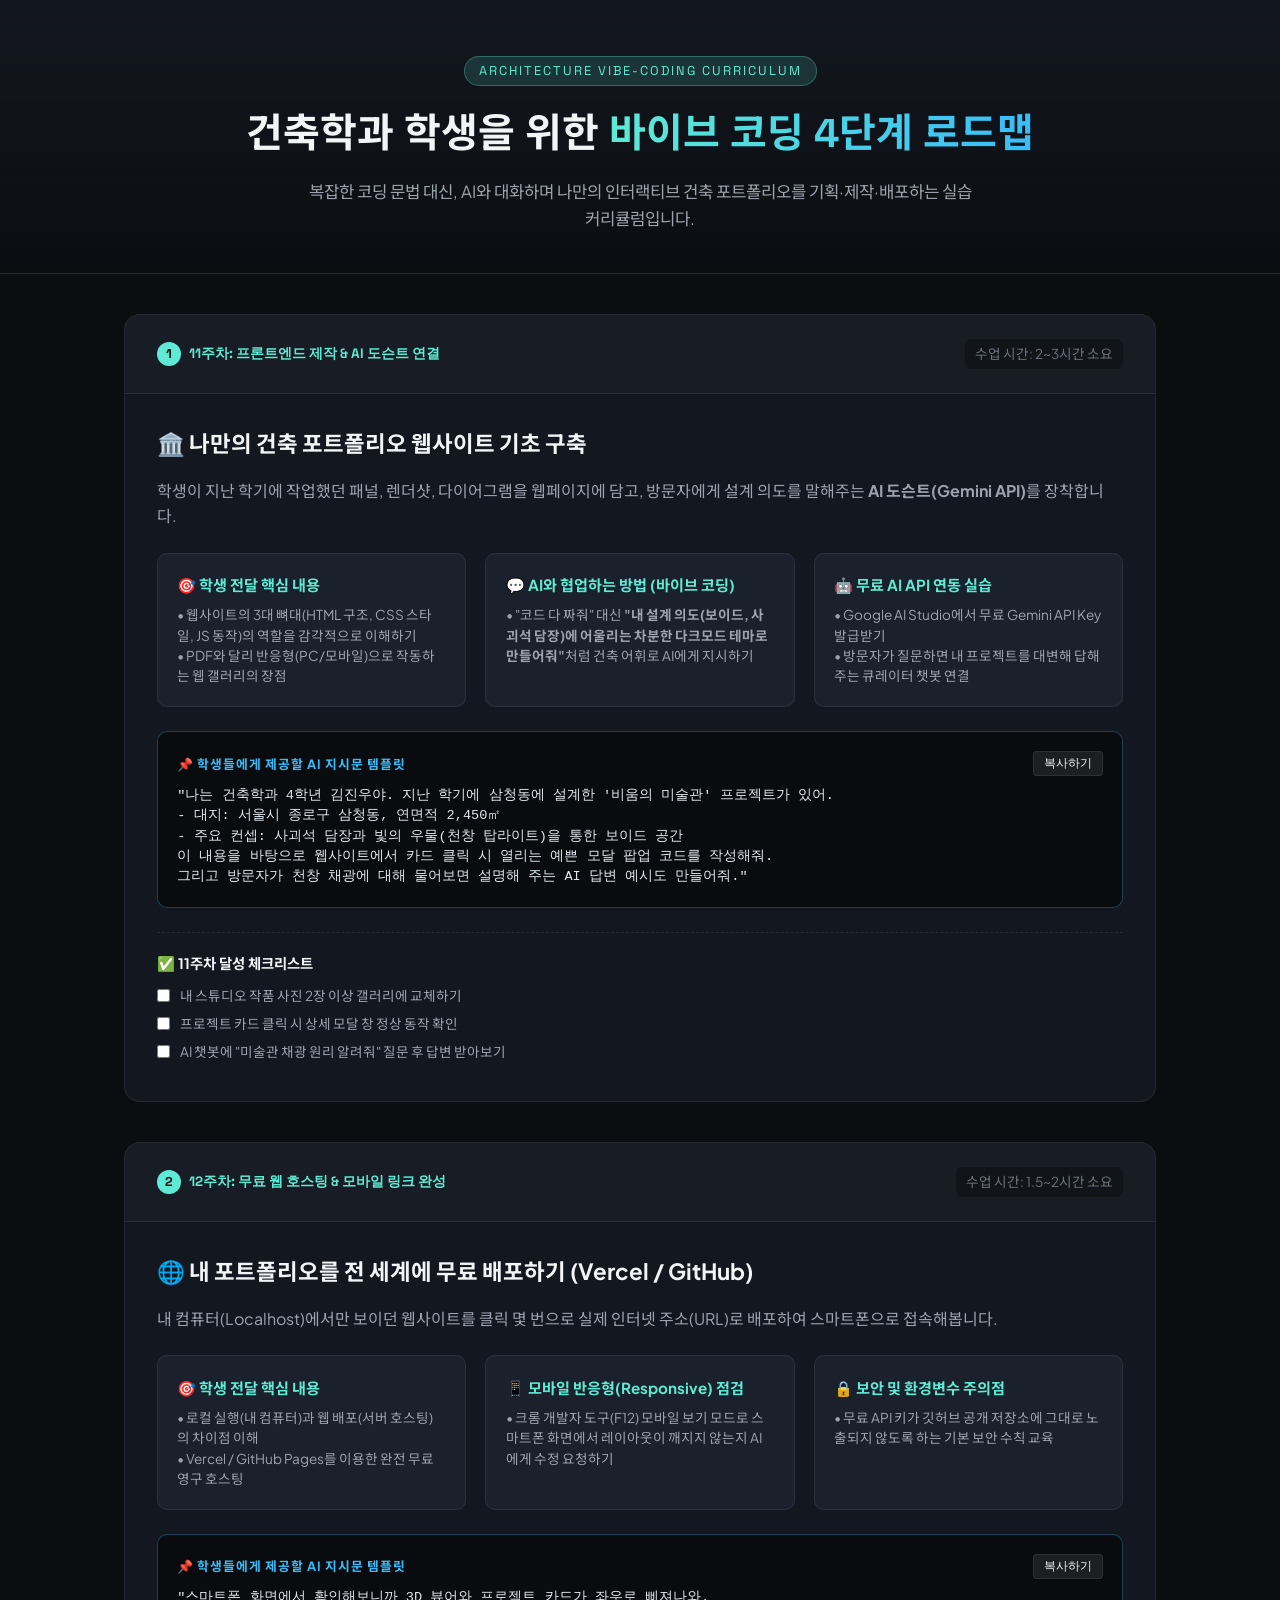
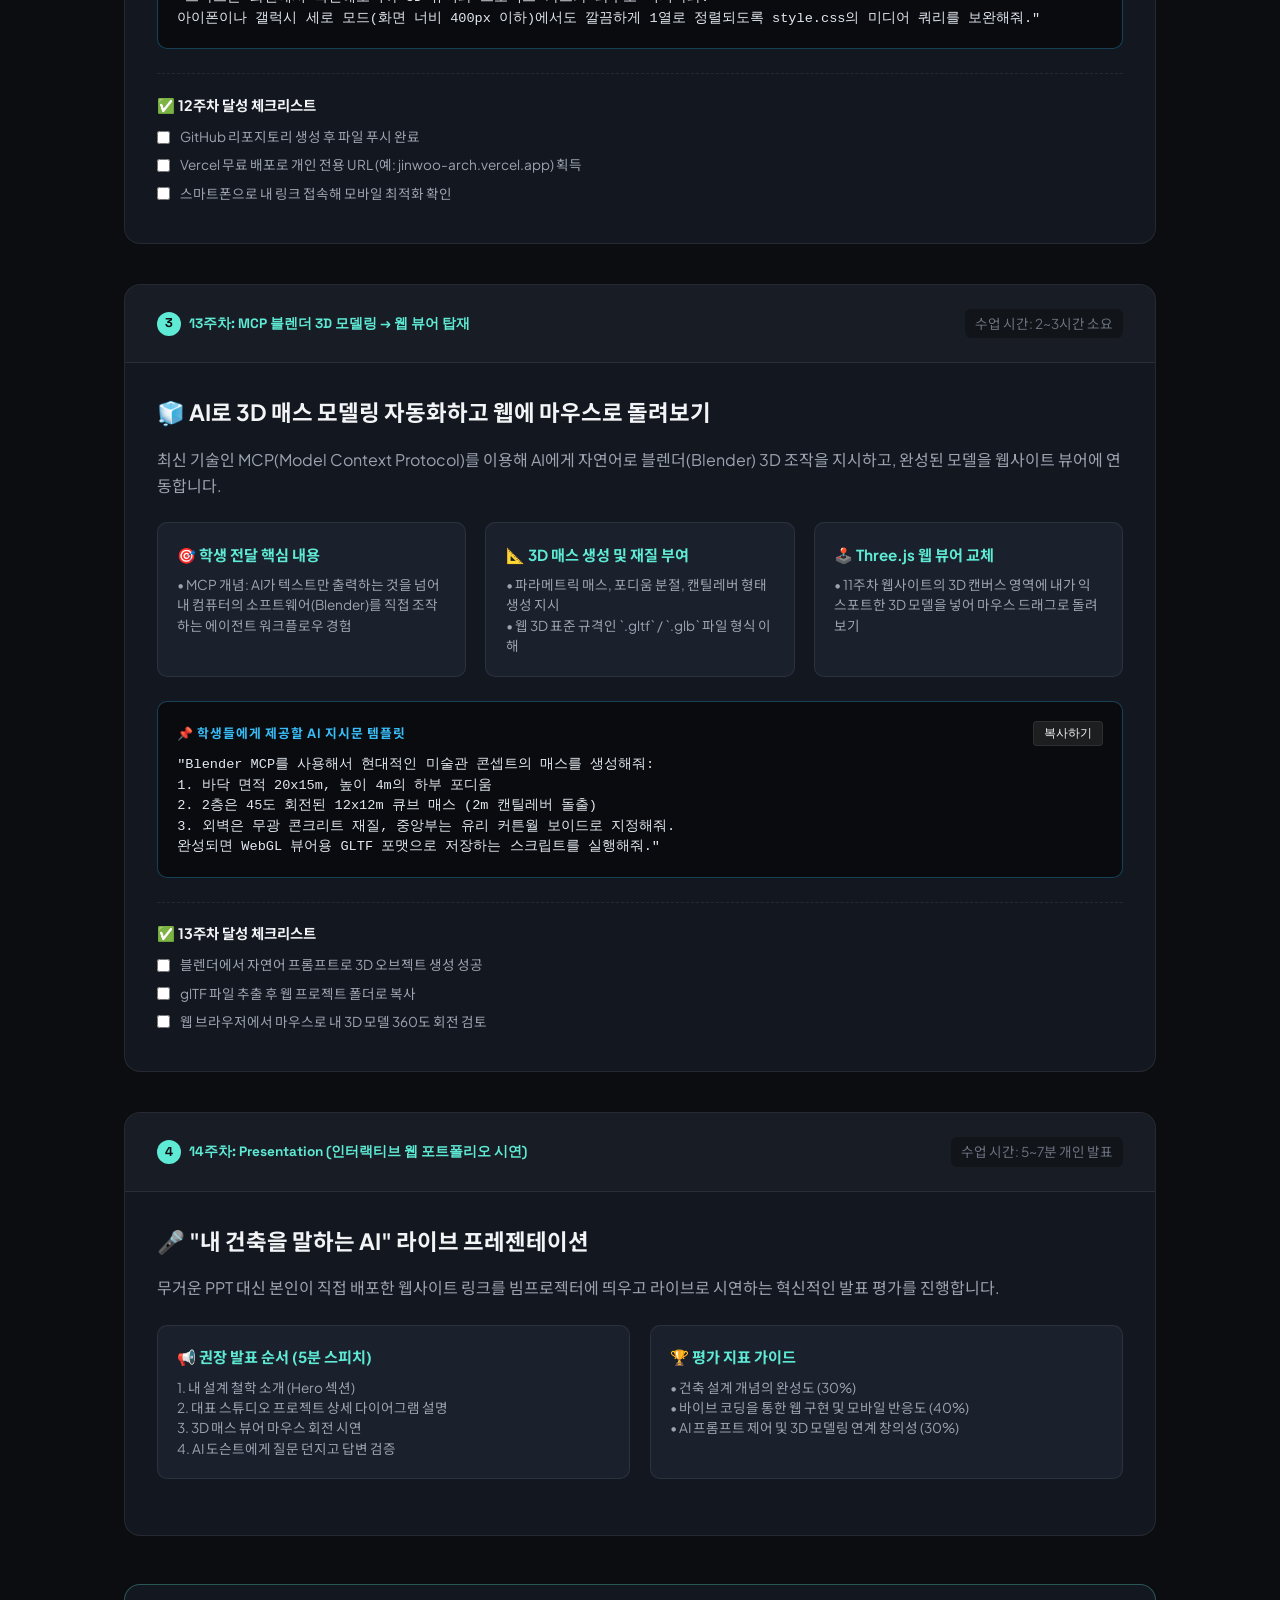
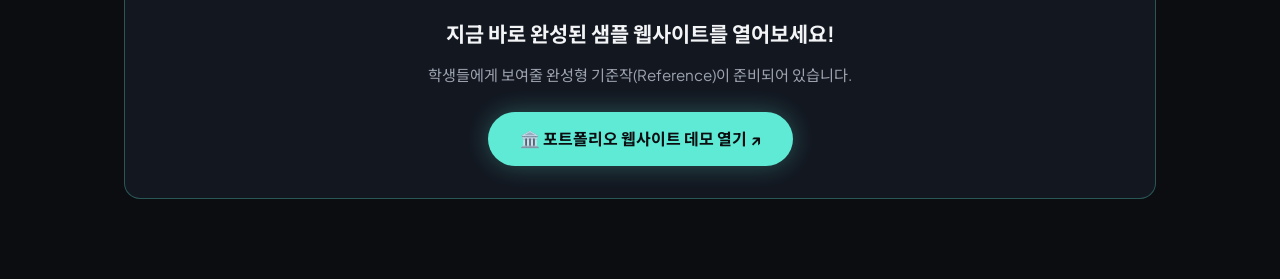
==== curriculum.html @ 3293eb73 "첫 업로드: 건축학과 웹사이트 포트폴리오 코드" ====
<!DOCTYPE html>
<html lang="ko">
<head>
    <meta charset="UTF-8">
    <meta name="viewport" content="width=device-width, initial-scale=1.0">
    <title>건축학과 바이브 코딩 실습 로드맵 & 가이드</title>
    <link rel="preconnect" href="https://fonts.googleapis.com">
    <link rel="preconnect" href="https://fonts.gstatic.com" crossorigin>
    <link href="https://fonts.googleapis.com/css2?family=Plus+Jakarta+Sans:wght@400;600;700&family=Space+Grotesk:wght@500;700&family=Noto+Sans+KR:wght@300;400;500;700&display=swap" rel="stylesheet">
    <style>
        :root {
            --bg: #0b0d11;
            --surface: #131720;
            --surface-card: #1a202c;
            --border: rgba(255, 255, 255, 0.08);
            --border-accent: rgba(94, 234, 212, 0.3);
            --accent: #5eead4;
            --accent-glow: rgba(94, 234, 212, 0.15);
            --blue: #38bdf8;
            --purple: #a855f7;
            --text-main: #f3f4f6;
            --text-sub: #9ca3af;
            --text-muted: #6b7280;
            --radius-lg: 16px;
            --radius-md: 10px;
        }

        * { box-sizing: border-box; margin: 0; padding: 0; }
        body {
            background-color: var(--bg);
            color: var(--text-main);
            font-family: 'Plus Jakarta Sans', 'Noto Sans KR', sans-serif;
            line-height: 1.6;
            padding-bottom: 5rem;
        }

        /* Top Hero */
        .header {
            background: linear-gradient(180deg, rgba(20, 24, 33, 0.9) 0%, rgba(11, 13, 17, 0.4) 100%);
            border-bottom: 1px solid var(--border);
            padding: 3.5rem 2rem 2.5rem 2rem;
            text-align: center;
        }
        .tag {
            display: inline-block;
            font-family: 'Space Grotesk', sans-serif;
            font-size: 0.8rem;
            letter-spacing: 2px;
            color: var(--accent);
            background: var(--accent-glow);
            padding: 4px 14px;
            border-radius: 20px;
            border: 1px solid var(--border-accent);
            margin-bottom: 1rem;
        }
        .title {
            font-family: 'Space Grotesk', 'Noto Sans KR', sans-serif;
            font-size: 2.5rem;
            font-weight: 700;
            margin-bottom: 0.8rem;
        }
        .title span {
            background: linear-gradient(90deg, var(--accent), var(--blue));
            -webkit-background-clip: text;
            -webkit-text-fill-color: transparent;
        }
        .desc {
            max-width: 680px;
            margin: 0 auto;
            color: var(--text-sub);
            font-size: 1.05rem;
        }

        /* Main Container */
        .container {
            max-width: 1080px;
            margin: 2.5rem auto 0 auto;
            padding: 0 1.5rem;
        }

        /* Nav Pills */
        .phase-tabs {
            display: flex;
            justify-content: center;
            gap: 1rem;
            margin-bottom: 3rem;
            flex-wrap: wrap;
        }
        .tab-btn {
            background: var(--surface);
            border: 1px solid var(--border);
            color: var(--text-sub);
            padding: 0.75rem 1.6rem;
            border-radius: 30px;
            cursor: pointer;
            font-weight: 600;
            font-size: 0.95rem;
            transition: all 0.2s;
        }
        .tab-btn.active, .tab-btn:hover {
            border-color: var(--accent);
            color: var(--accent);
            background: rgba(94, 234, 212, 0.08);
        }

        /* Step Card */
        .step-card {
            background: var(--surface);
            border: 1px solid var(--border);
            border-radius: var(--radius-lg);
            margin-bottom: 2.5rem;
            overflow: hidden;
            transition: border-color 0.2s;
        }
        .step-card:hover {
            border-color: var(--border-accent);
        }
        .step-header {
            padding: 1.5rem 2rem;
            background: rgba(255, 255, 255, 0.02);
            border-bottom: 1px solid var(--border);
            display: flex;
            justify-content: space-between;
            align-items: center;
            flex-wrap: wrap;
            gap: 1rem;
        }
        .step-badge {
            font-family: 'Space Grotesk', sans-serif;
            font-size: 0.85rem;
            font-weight: 700;
            color: var(--accent);
            display: flex;
            align-items: center;
            gap: 8px;
        }
        .step-badge .num {
            background: var(--accent);
            color: #0b0d11;
            width: 24px;
            height: 24px;
            border-radius: 50%;
            display: inline-flex;
            align-items: center;
            justify-content: center;
            font-size: 0.8rem;
        }
        .step-time {
            font-size: 0.85rem;
            color: var(--text-muted);
            background: rgba(0,0,0,0.3);
            padding: 4px 10px;
            border-radius: 6px;
        }
        .step-body {
            padding: 2rem;
        }
        .step-title {
            font-size: 1.4rem;
            font-weight: 700;
            margin-bottom: 1rem;
            display: flex;
            align-items: center;
            gap: 10px;
        }
        .step-intro {
            color: var(--text-sub);
            margin-bottom: 1.5rem;
            font-size: 1rem;
        }

        /* Teaching Points Grid */
        .point-grid {
            display: grid;
            grid-template-columns: repeat(auto-fit, minmax(280px, 1fr));
            gap: 1.2rem;
            margin-bottom: 1.5rem;
        }
        .point-box {
            background: var(--surface-card);
            border: 1px solid var(--border);
            padding: 1.2rem;
            border-radius: var(--radius-md);
        }
        .point-box h4 {
            color: var(--accent);
            font-size: 0.95rem;
            margin-bottom: 0.5rem;
            display: flex;
            align-items: center;
            gap: 6px;
        }
        .point-box p {
            font-size: 0.85rem;
            color: var(--text-sub);
            line-height: 1.5;
        }

        /* Prompt Template Box (AI 바이브코딩 프롬프트) */
        .prompt-template {
            background: #090b0e;
            border: 1px solid rgba(56, 189, 248, 0.3);
            border-radius: var(--radius-md);
            padding: 1.2rem;
            margin-top: 1.2rem;
        }
        .prompt-header {
            display: flex;
            justify-content: space-between;
            align-items: center;
            margin-bottom: 0.6rem;
        }
        .prompt-label {
            font-size: 0.8rem;
            font-weight: 700;
            color: var(--blue);
            letter-spacing: 1px;
        }
        .btn-copy {
            background: rgba(255, 255, 255, 0.08);
            border: 1px solid var(--border);
            color: var(--text-main);
            padding: 3px 10px;
            font-size: 0.75rem;
            border-radius: 4px;
            cursor: pointer;
        }
        .btn-copy:hover {
            background: var(--accent);
            color: #000;
        }
        .prompt-code {
            font-family: monospace;
            font-size: 0.85rem;
            color: #e2e8f0;
            white-space: pre-wrap;
            line-height: 1.5;
        }

        /* Checklist */
        .checklist {
            margin-top: 1.5rem;
            padding-top: 1.2rem;
            border-top: 1px dashed var(--border);
        }
        .checklist h5 {
            font-size: 0.9rem;
            color: var(--text-main);
            margin-bottom: 0.6rem;
        }
        .check-item {
            display: flex;
            align-items: center;
            gap: 10px;
            font-size: 0.85rem;
            color: var(--text-sub);
            margin-bottom: 0.4rem;
        }
        .check-item input[type="checkbox"] {
            accent-color: var(--accent);
            cursor: pointer;
        }

        /* Floating action bottom */
        .launch-bar {
            text-align: center;
            margin-top: 3rem;
            padding: 2rem;
            background: var(--surface);
            border-radius: var(--radius-lg);
            border: 1px solid var(--border-accent);
        }
        .btn-live {
            display: inline-block;
            background: var(--accent);
            color: #0b0d11;
            font-weight: 700;
            padding: 0.9rem 2rem;
            border-radius: 30px;
            text-decoration: none;
            font-size: 1rem;
            box-shadow: 0 0 25px rgba(94, 234, 212, 0.3);
            transition: transform 0.2s;
        }
        .btn-live:hover {
            transform: scale(1.04);
        }
    </style>
</head>
<body>

    <!-- Header -->
    <header class="header">
        <span class="tag">ARCHITECTURE VIBE-CODING CURRICULUM</span>
        <h1 class="title">건축학과 학생을 위한 <span>바이브 코딩 4단계 로드맵</span></h1>
        <p class="desc">
            복잡한 코딩 문법 대신, AI와 대화하며 나만의 인터랙티브 건축 포트폴리오를 기획·제작·배포하는 실습 커리큘럼입니다.
        </p>
    </header>

    <div class="container">
        <!-- Week 11: 바이브코딩 3 -->
        <div class="step-card" id="week11">
            <div class="step-header">
                <div class="step-badge">
                    <span class="num">1</span>
                    <span>11주차: 프론트엔드 제작 & AI 도슨트 연결</span>
                </div>
                <span class="step-time">수업 시간: 2~3시간 소요</span>
            </div>
            <div class="step-body">
                <h3 class="step-title">🏛️ 나만의 건축 포트폴리오 웹사이트 기초 구축</h3>
                <p class="step-intro">
                    학생이 지난 학기에 작업했던 패널, 렌더샷, 다이어그램을 웹페이지에 담고, 방문자에게 설계 의도를 말해주는 <strong>AI 도슨트(Gemini API)</strong>를 장착합니다.
                </p>

                <div class="point-grid">
                    <div class="point-box">
                        <h4>🎯 학생 전달 핵심 내용</h4>
                        <p>• 웹사이트의 3대 뼈대(HTML 구조, CSS 스타일, JS 동작)의 역할을 감각적으로 이해하기<br>• PDF와 달리 반응형(PC/모바일)으로 작동하는 웹 갤러리의 장점</p>
                    </div>
                    <div class="point-box">
                        <h4>💬 AI와 협업하는 방법 (바이브 코딩)</h4>
                        <p>• "코드 다 짜줘" 대신 <strong>"내 설계 의도(보이드, 사괴석 담장)에 어울리는 차분한 다크모드 테마로 만들어줘"</strong>처럼 건축 어휘로 AI에게 지시하기</p>
                    </div>
                    <div class="point-box">
                        <h4>🤖 무료 AI API 연동 실습</h4>
                        <p>• Google AI Studio에서 무료 Gemini API Key 발급받기<br>• 방문자가 질문하면 내 프로젝트를 대변해 답해주는 큐레이터 챗봇 연결</p>
                    </div>
                </div>

                <!-- Copiable Prompt Template -->
                <div class="prompt-template">
                    <div class="prompt-header">
                        <span class="prompt-label">📌 학생들에게 제공할 AI 지시문 템플릿</span>
                        <button class="btn-copy" onclick="copyPrompt('prompt-1')">복사하기</button>
                    </div>
                    <pre class="prompt-code" id="prompt-1">"나는 건축학과 4학년 김진우야. 지난 학기에 삼청동에 설계한 '비움의 미술관' 프로젝트가 있어.
- 대지: 서울시 종로구 삼청동, 연면적 2,450㎡
- 주요 컨셉: 사괴석 담장과 빛의 우물(천창 탑라이트)을 통한 보이드 공간
이 내용을 바탕으로 웹사이트에서 카드 클릭 시 열리는 예쁜 모달 팝업 코드를 작성해줘.
그리고 방문자가 천창 채광에 대해 물어보면 설명해 주는 AI 답변 예시도 만들어줘."</pre>
                </div>

                <div class="checklist">
                    <h5>✅ 11주차 달성 체크리스트</h5>
                    <div class="check-item"><input type="checkbox"> 내 스튜디오 작품 사진 2장 이상 갤러리에 교체하기</div>
                    <div class="check-item"><input type="checkbox"> 프로젝트 카드 클릭 시 상세 모달 창 정상 동작 확인</div>
                    <div class="check-item"><input type="checkbox"> AI 챗봇에 "미술관 채광 원리 알려줘" 질문 후 답변 받아보기</div>
                </div>
            </div>
        </div>

        <!-- Week 12: 바이브코딩 4 -->
        <div class="step-card" id="week12">
            <div class="step-header">
                <div class="step-badge">
                    <span class="num">2</span>
                    <span>12주차: 무료 웹 호스팅 & 모바일 링크 완성</span>
                </div>
                <span class="step-time">수업 시간: 1.5~2시간 소요</span>
            </div>
            <div class="step-body">
                <h3 class="step-title">🌐 내 포트폴리오를 전 세계에 무료 배포하기 (Vercel / GitHub)</h3>
                <p class="step-intro">
                    내 컴퓨터(Localhost)에서만 보이던 웹사이트를 클릭 몇 번으로 실제 인터넷 주소(URL)로 배포하여 스마트폰으로 접속해봅니다.
                </p>

                <div class="point-grid">
                    <div class="point-box">
                        <h4>🎯 학생 전달 핵심 내용</h4>
                        <p>• 로컬 실행(내 컴퓨터)과 웹 배포(서버 호스팅)의 차이점 이해<br>• Vercel / GitHub Pages를 이용한 완전 무료 영구 호스팅</p>
                    </div>
                    <div class="point-box">
                        <h4>📱 모바일 반응형(Responsive) 점검</h4>
                        <p>• 크롬 개발자 도구(F12) 모바일 보기 모드로 스마트폰 화면에서 레이아웃이 깨지지 않는지 AI에게 수정 요청하기</p>
                    </div>
                    <div class="point-box">
                        <h4>🔒 보안 및 환경변수 주의점</h4>
                        <p>• 무료 API 키가 깃허브 공개 저장소에 그대로 노출되지 않도록 하는 기본 보안 수칙 교육</p>
                    </div>
                </div>

                <!-- Copiable Prompt Template -->
                <div class="prompt-template">
                    <div class="prompt-header">
                        <span class="prompt-label">📌 학생들에게 제공할 AI 지시문 템플릿</span>
                        <button class="btn-copy" onclick="copyPrompt('prompt-2')">복사하기</button>
                    </div>
                    <pre class="prompt-code" id="prompt-2">"스마트폰 화면에서 확인해보니까 3D 뷰어와 프로젝트 카드가 좌우로 삐져나와.
아이폰이나 갤럭시 세로 모드(화면 너비 400px 이하)에서도 깔끔하게 1열로 정렬되도록 style.css의 미디어 쿼리를 보완해줘."</pre>
                </div>

                <div class="checklist">
                    <h5>✅ 12주차 달성 체크리스트</h5>
                    <div class="check-item"><input type="checkbox"> GitHub 리포지토리 생성 후 파일 푸시 완료</div>
                    <div class="check-item"><input type="checkbox"> Vercel 무료 배포로 개인 전용 URL (예: jinwoo-arch.vercel.app) 획득</div>
                    <div class="check-item"><input type="checkbox"> 스마트폰으로 내 링크 접속해 모바일 최적화 확인</div>
                </div>
            </div>
        </div>

        <!-- Week 13: 바이브코딩 5 -->
        <div class="step-card" id="week13">
            <div class="step-header">
                <div class="step-badge">
                    <span class="num">3</span>
                    <span>13주차: MCP 블렌더 3D 모델링 → 웹 뷰어 탑재</span>
                </div>
                <span class="step-time">수업 시간: 2~3시간 소요</span>
            </div>
            <div class="step-body">
                <h3 class="step-title">🧊 AI로 3D 매스 모델링 자동화하고 웹에 마우스로 돌려보기</h3>
                <p class="step-intro">
                    최신 기술인 MCP(Model Context Protocol)를 이용해 AI에게 자연어로 블렌더(Blender) 3D 조작을 지시하고, 완성된 모델을 웹사이트 뷰어에 연동합니다.
                </p>

                <div class="point-grid">
                    <div class="point-box">
                        <h4>🎯 학생 전달 핵심 내용</h4>
                        <p>• MCP 개념: AI가 텍스트만 출력하는 것을 넘어 내 컴퓨터의 소프트웨어(Blender)를 직접 조작하는 에이전트 워크플로우 경험</p>
                    </div>
                    <div class="point-box">
                        <h4>📐 3D 매스 생성 및 재질 부여</h4>
                        <p>• 파라메트릭 매스, 포디움 분절, 캔틸레버 형태 생성 지시<br>• 웹 3D 표준 규격인 `.gltf` / `.glb` 파일 형식 이해</p>
                    </div>
                    <div class="point-box">
                        <h4>🕹️ Three.js 웹 뷰어 교체</h4>
                        <p>• 11주차 웹사이트의 3D 캔버스 영역에 내가 익스포트한 3D 모델을 넣어 마우스 드래그로 돌려보기</p>
                    </div>
                </div>

                <!-- Copiable Prompt Template -->
                <div class="prompt-template">
                    <div class="prompt-header">
                        <span class="prompt-label">📌 학생들에게 제공할 AI 지시문 템플릿</span>
                        <button class="btn-copy" onclick="copyPrompt('prompt-3')">복사하기</button>
                    </div>
                    <pre class="prompt-code" id="prompt-3">"Blender MCP를 사용해서 현대적인 미술관 콘셉트의 매스를 생성해줘:
1. 바닥 면적 20x15m, 높이 4m의 하부 포디움
2. 2층은 45도 회전된 12x12m 큐브 매스 (2m 캔틸레버 돌출)
3. 외벽은 무광 콘크리트 재질, 중앙부는 유리 커튼월 보이드로 지정해줘.
완성되면 WebGL 뷰어용 GLTF 포맷으로 저장하는 스크립트를 실행해줘."</pre>
                </div>

                <div class="checklist">
                    <h5>✅ 13주차 달성 체크리스트</h5>
                    <div class="check-item"><input type="checkbox"> 블렌더에서 자연어 프롬프트로 3D 오브젝트 생성 성공</div>
                    <div class="check-item"><input type="checkbox"> glTF 파일 추출 후 웹 프로젝트 폴더로 복사</div>
                    <div class="check-item"><input type="checkbox"> 웹 브라우저에서 마우스로 내 3D 모델 360도 회전 검토</div>
                </div>
            </div>
        </div>

        <!-- Week 14: 최종 발표 -->
        <div class="step-card" id="week14">
            <div class="step-header">
                <div class="step-badge">
                    <span class="num">4</span>
                    <span>14주차: Presentation (인터랙티브 웹 포트폴리오 시연)</span>
                </div>
                <span class="step-time">수업 시간: 5~7분 개인 발표</span>
            </div>
            <div class="step-body">
                <h3 class="step-title">🎤 "내 건축을 말하는 AI" 라이브 프레젠테이션</h3>
                <p class="step-intro">
                    무거운 PPT 대신 본인이 직접 배포한 웹사이트 링크를 빔프로젝터에 띄우고 라이브로 시연하는 혁신적인 발표 평가를 진행합니다.
                </p>

                <div class="point-grid">
                    <div class="point-box">
                        <h4>📢 권장 발표 순서 (5분 스피치)</h4>
                        <p>1. 내 설계 철학 소개 (Hero 섹션)<br>2. 대표 스튜디오 프로젝트 상세 다이어그램 설명<br>3. 3D 매스 뷰어 마우스 회전 시연<br>4. AI 도슨트에게 질문 던지고 답변 검증</p>
                    </div>
                    <div class="point-box">
                        <h4>🏆 평가 지표 가이드</h4>
                        <p>• 건축 설계 개념의 완성도 (30%)<br>• 바이브 코딩을 통한 웹 구현 및 모바일 반응도 (40%)<br>• AI 프롬프트 제어 및 3D 모델링 연계 창의성 (30%)</p>
                    </div>
                </div>
            </div>
        </div>

        <!-- Launch Web Link Box -->
        <div class="launch-bar">
            <h3 style="margin-bottom: 0.8rem; font-size: 1.3rem;">지금 바로 완성된 샘플 웹사이트를 열어보세요!</h3>
            <p style="color: var(--text-sub); margin-bottom: 1.5rem; font-size: 0.95rem;">
                학생들에게 보여줄 완성형 기준작(Reference)이 준비되어 있습니다.
            </p>
            <a href="index.html" class="btn-live" target="_blank">🏛️ 포트폴리오 웹사이트 데모 열기 ↗</a>
        </div>
    </div>

    <script>
        function copyPrompt(id) {
            const text = document.getElementById(id).innerText;
            navigator.clipboard.writeText(text).then(() => {
                alert('프롬프트 템플릿이 클립보드에 복사되었습니다! AI 채팅창에 붙여넣어 사용하세요.');
            });
        }
    </script>
</body>
</html>
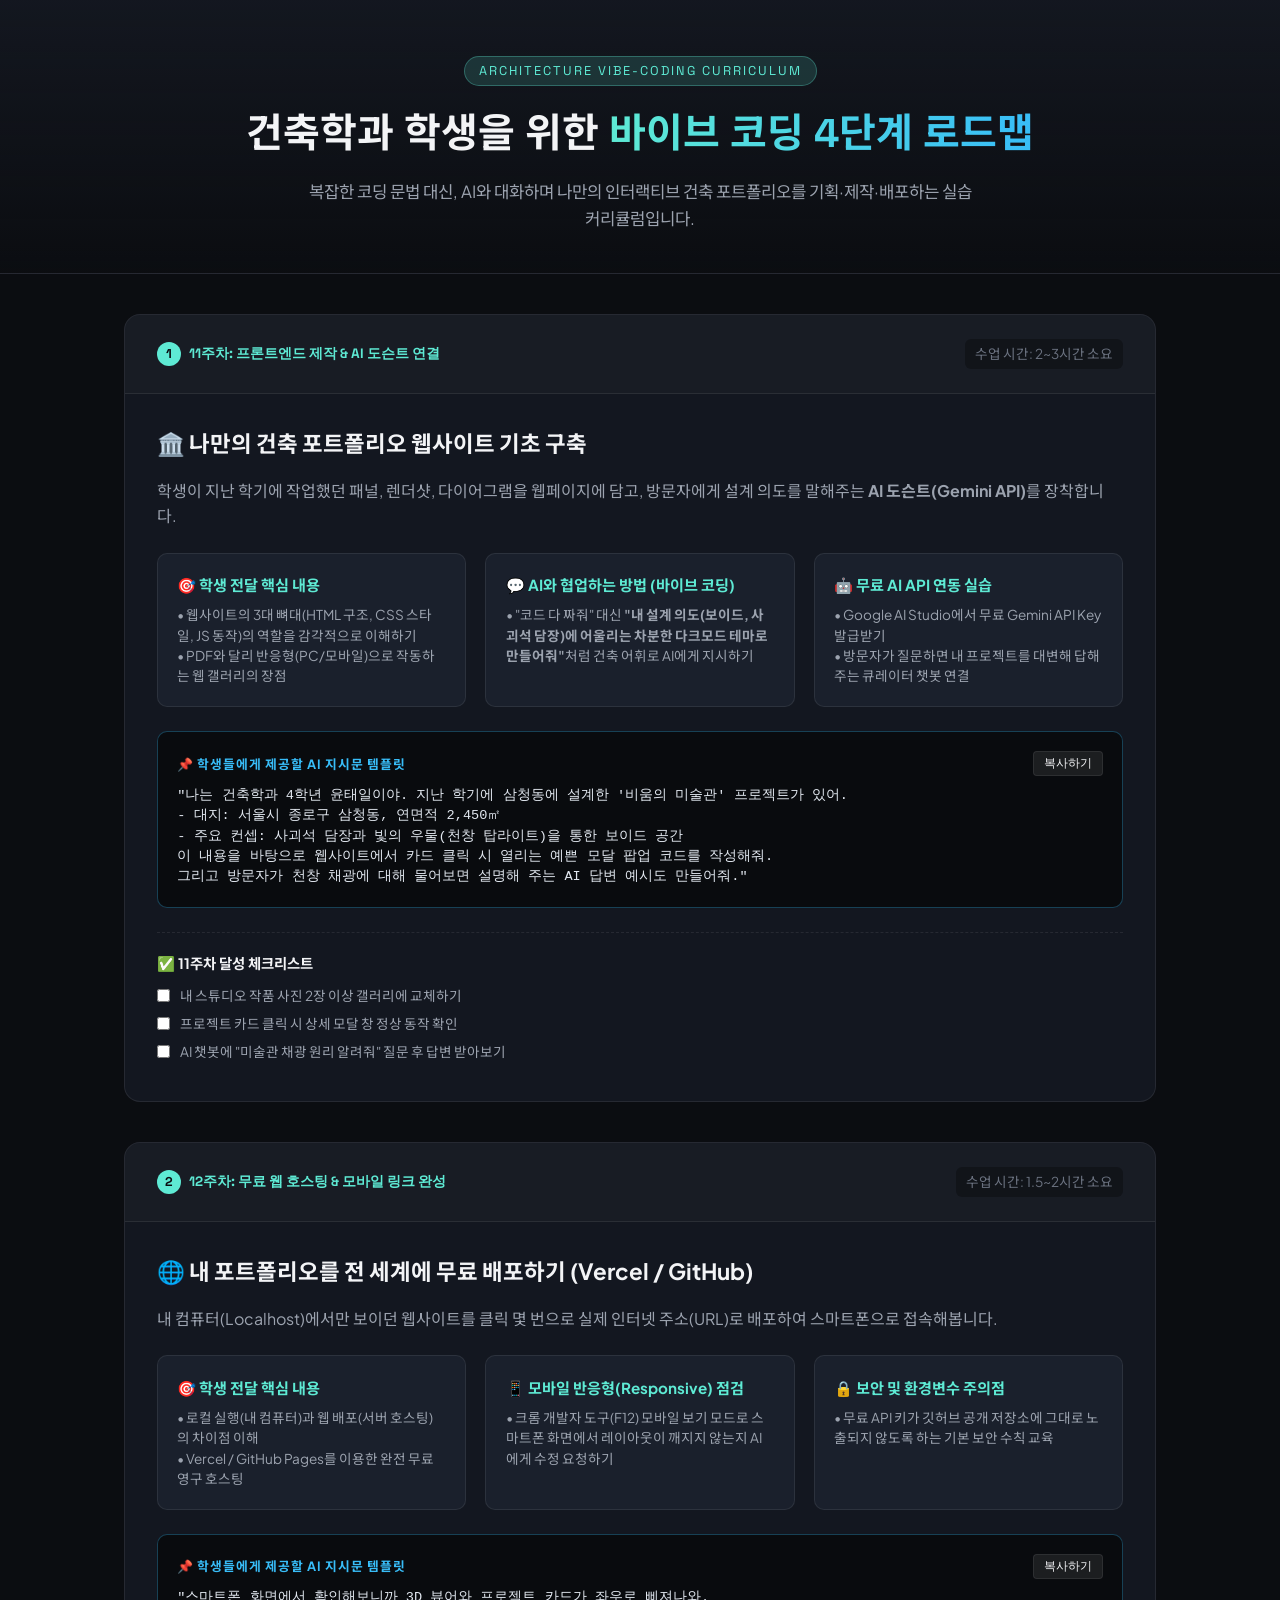
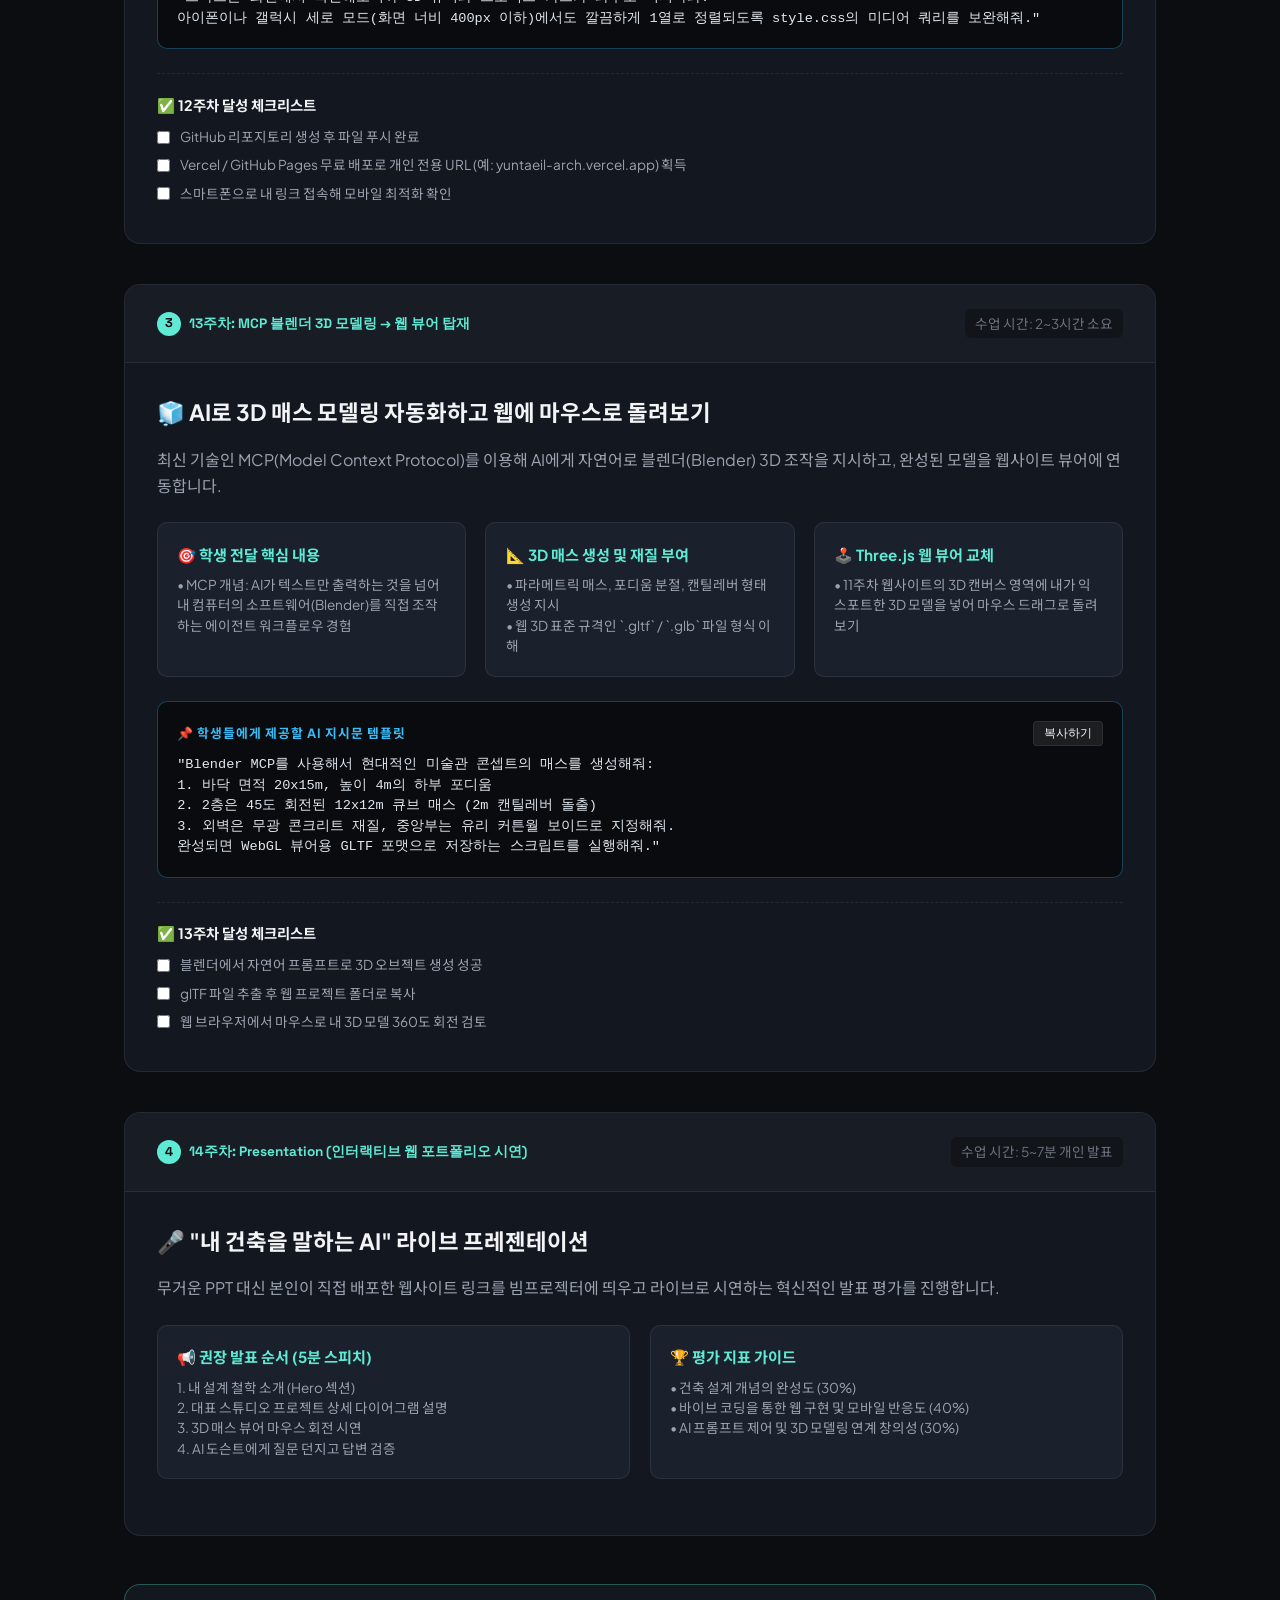
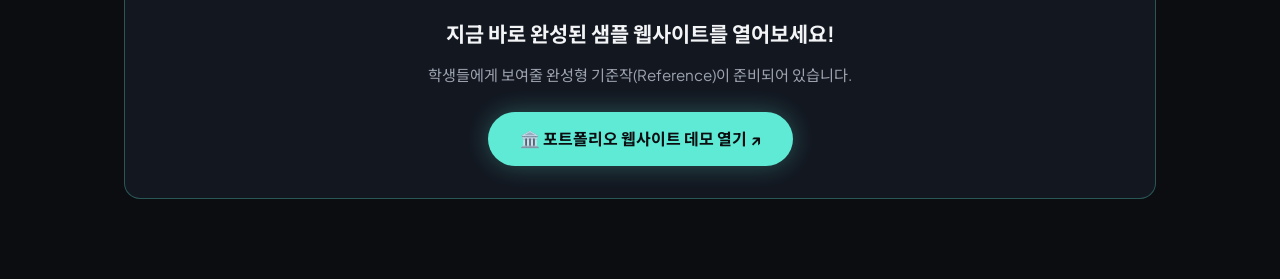
==== commit 9f0a4aa3: "feat: 사이트 작성자 명칭을 '건축학과 윤태일'로 변경 및 AI 도슨트 위젯 적용" ====
--- a/curriculum.html
+++ b/curriculum.html
@@ -335,7 +335,7 @@
                         <span class="prompt-label">📌 학생들에게 제공할 AI 지시문 템플릿</span>
                         <button class="btn-copy" onclick="copyPrompt('prompt-1')">복사하기</button>
                     </div>
-                    <pre class="prompt-code" id="prompt-1">"나는 건축학과 4학년 김진우야. 지난 학기에 삼청동에 설계한 '비움의 미술관' 프로젝트가 있어.
+                    <pre class="prompt-code" id="prompt-1">"나는 건축학과 4학년 윤태일이야. 지난 학기에 삼청동에 설계한 '비움의 미술관' 프로젝트가 있어.
 - 대지: 서울시 종로구 삼청동, 연면적 2,450㎡
 - 주요 컨셉: 사괴석 담장과 빛의 우물(천창 탑라이트)을 통한 보이드 공간
 이 내용을 바탕으로 웹사이트에서 카드 클릭 시 열리는 예쁜 모달 팝업 코드를 작성해줘.
@@ -394,7 +394,7 @@
                 <div class="checklist">
                     <h5>✅ 12주차 달성 체크리스트</h5>
                     <div class="check-item"><input type="checkbox"> GitHub 리포지토리 생성 후 파일 푸시 완료</div>
-                    <div class="check-item"><input type="checkbox"> Vercel 무료 배포로 개인 전용 URL (예: jinwoo-arch.vercel.app) 획득</div>
+                    <div class="check-item"><input type="checkbox"> Vercel / GitHub Pages 무료 배포로 개인 전용 URL (예: yuntaeil-arch.vercel.app) 획득</div>
                     <div class="check-item"><input type="checkbox"> 스마트폰으로 내 링크 접속해 모바일 최적화 확인</div>
                 </div>
             </div>
